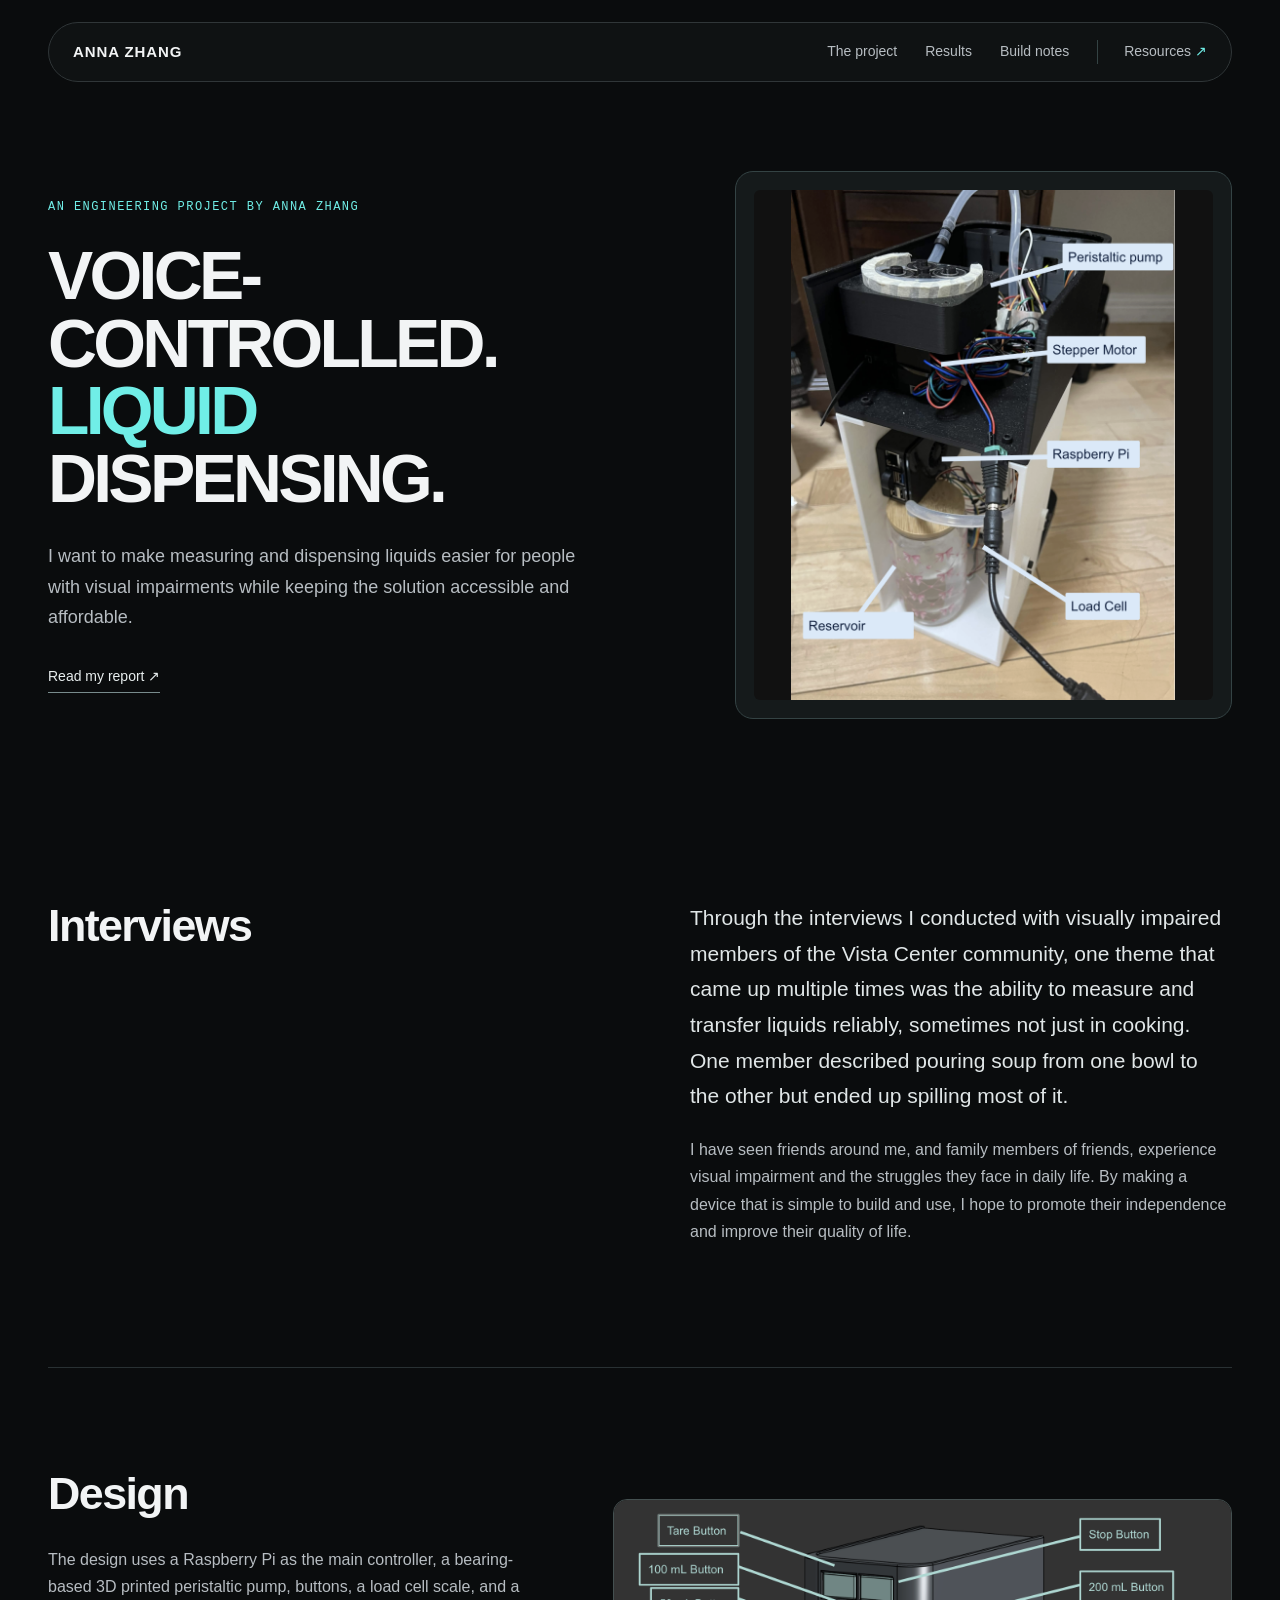
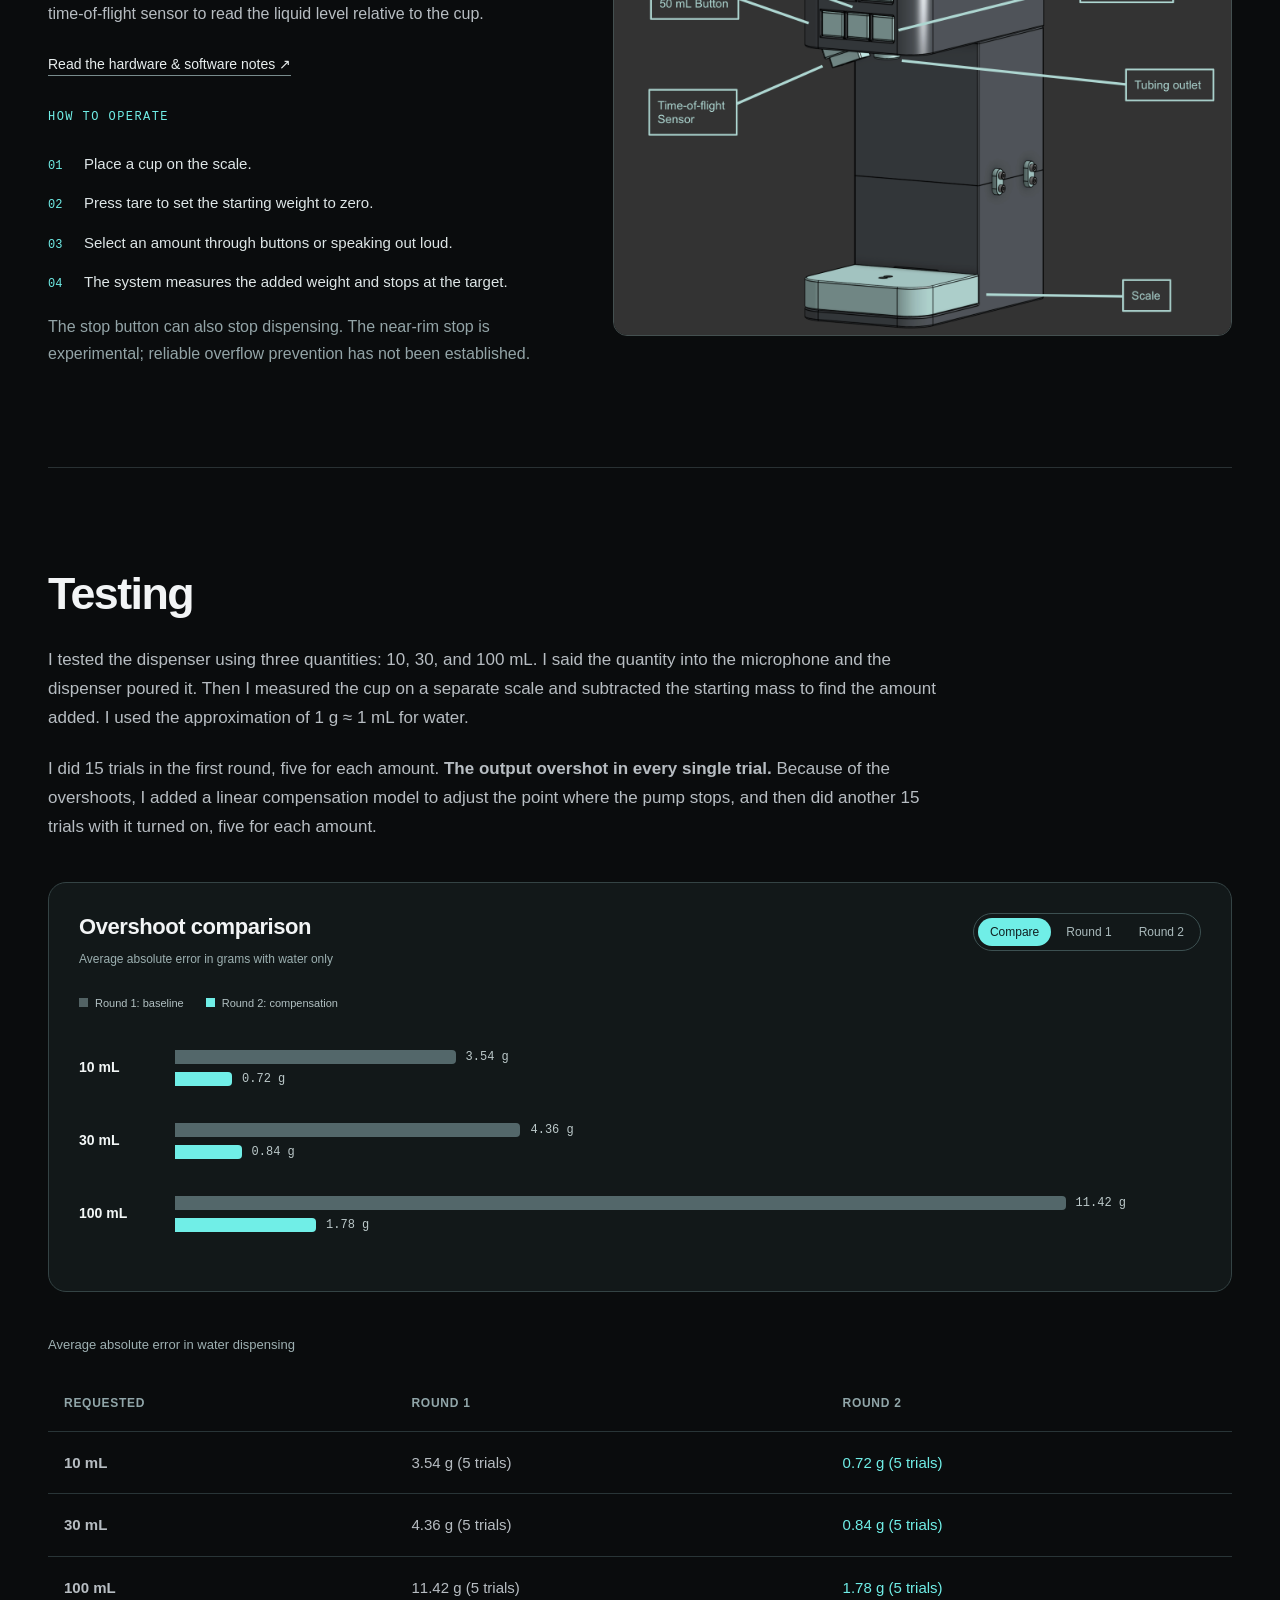
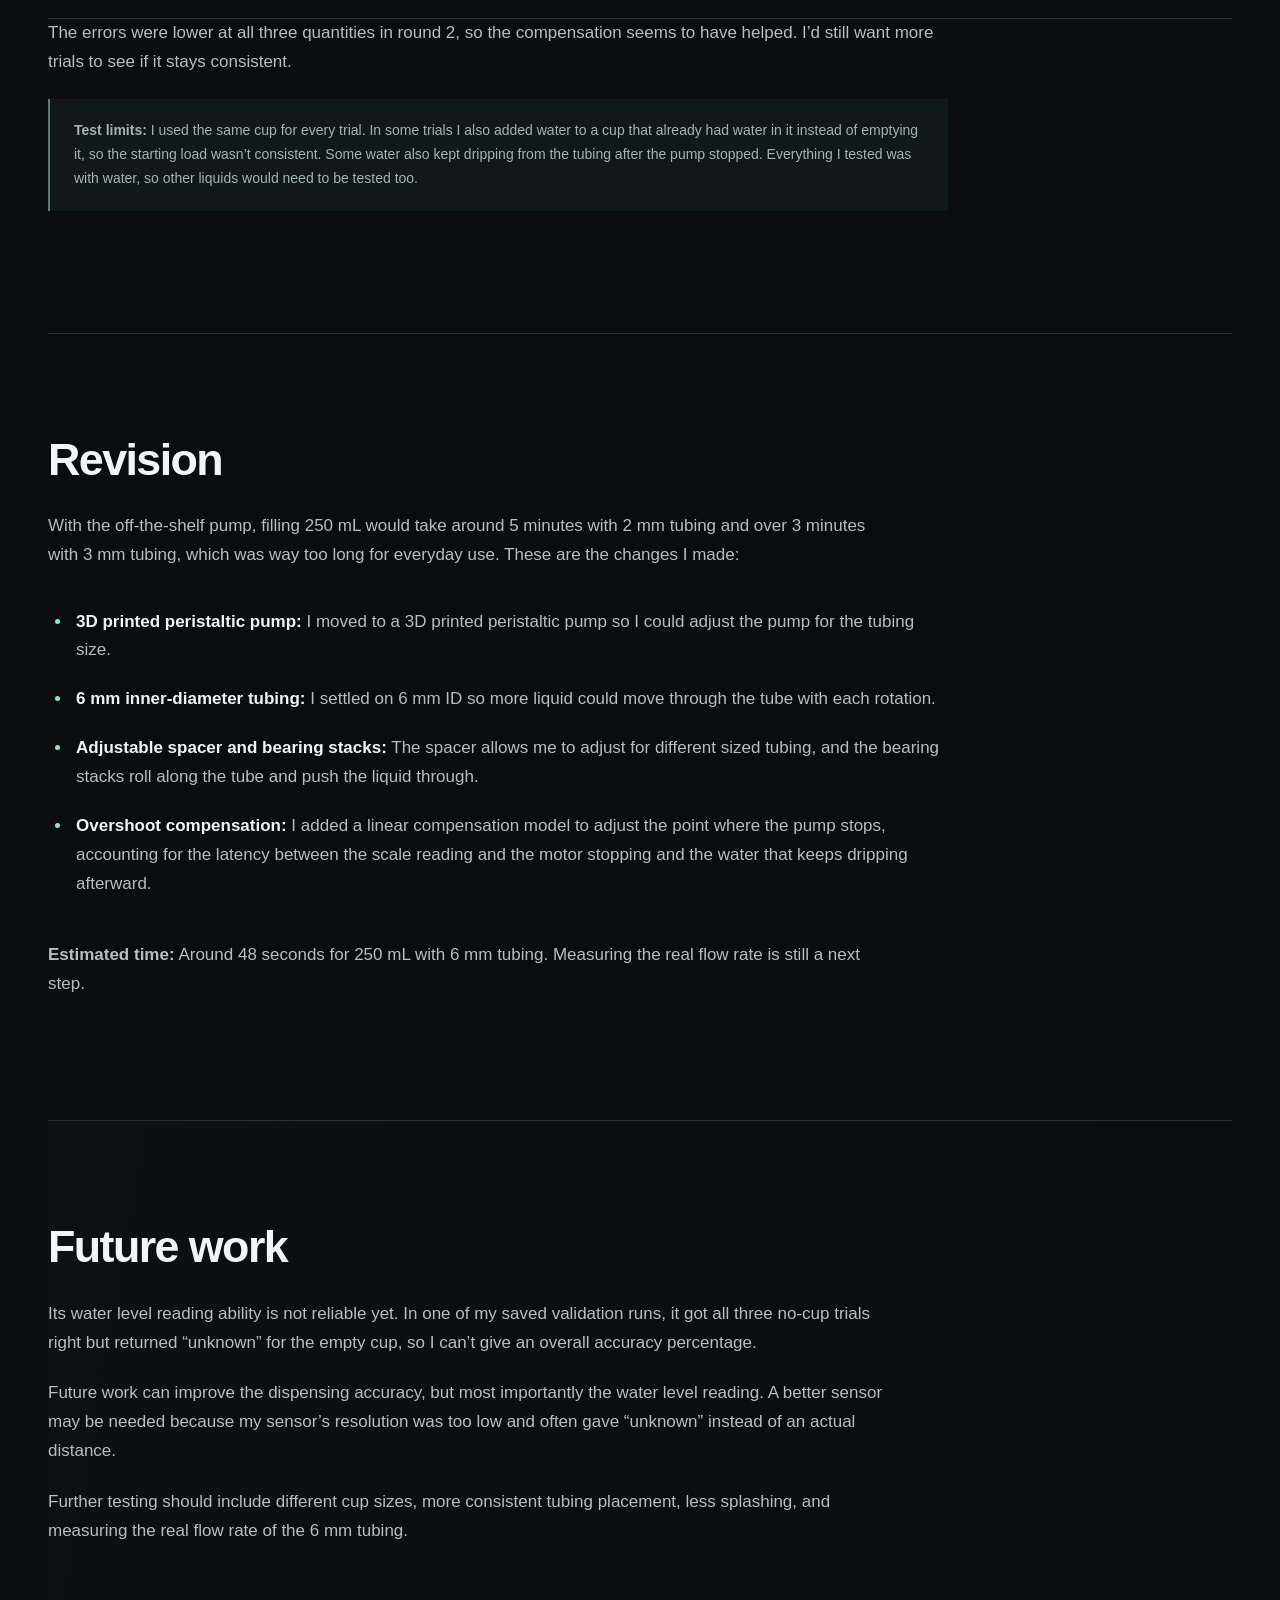
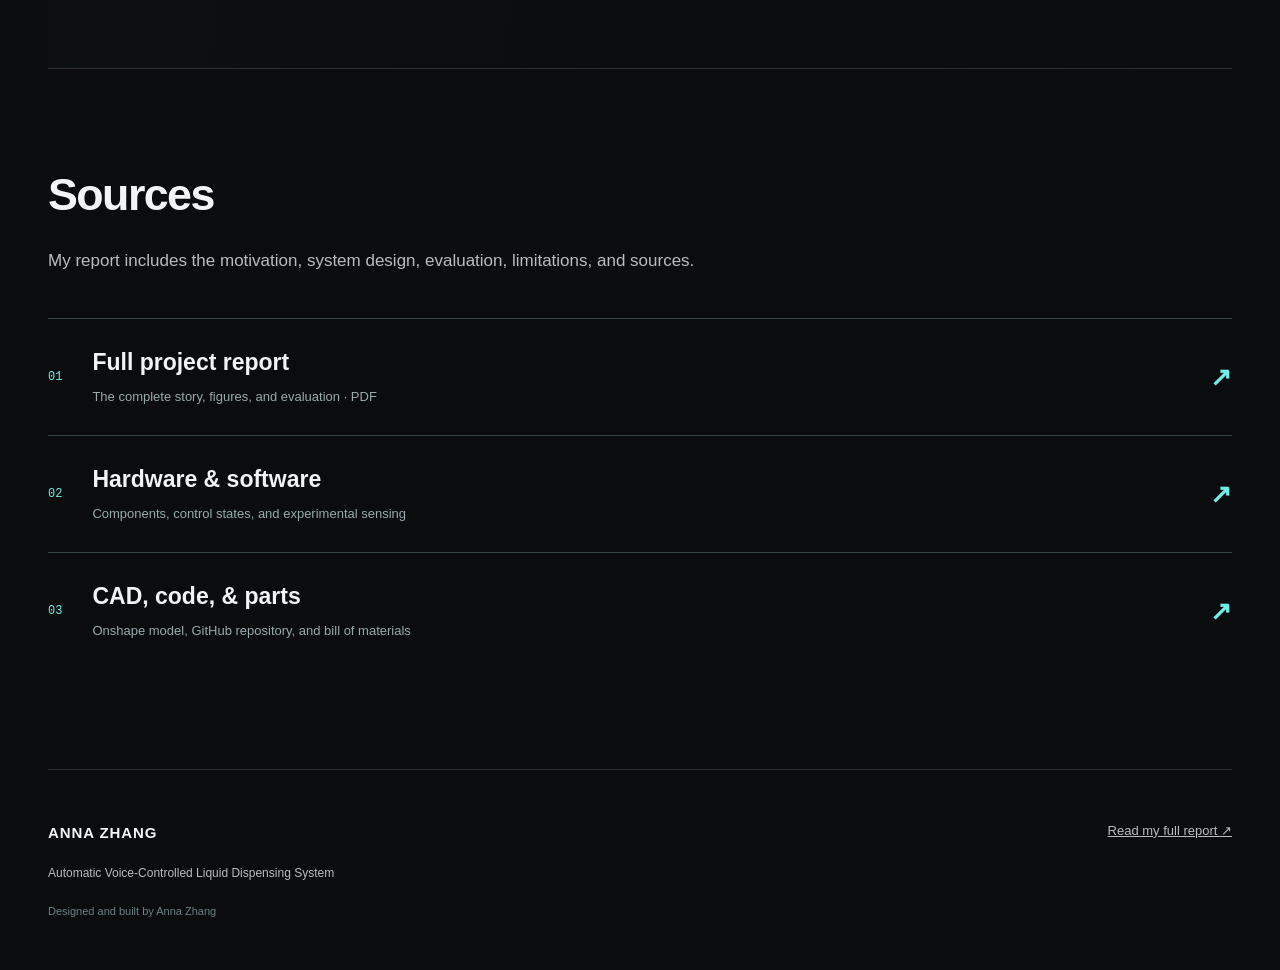
==== index.html @ c7e7250d "Publish Anna Zhang liquid dispenser project website" ====
<!DOCTYPE html><html lang="en"><head><meta charset="utf-8"><meta name="viewport" content="width=device-width,initial-scale=1"><meta name="description" content="A voice-controlled liquid dispenser by Anna Zhang. Explore the working prototype, real dispensing results, design iterations, and ongoing work."><meta name="theme-color" content="#0a0c0d"><title>Voice-Controlled Liquid Dispenser · Anna Zhang</title><link rel="icon" href="icon.svg" type="image/svg+xml"><link rel="stylesheet" href="base.css"><link rel="stylesheet" href="site.css"></head><body class="home"><a class="skip" href="#main">Skip to content</a><header class="site-header"><a class="wordmark" href="index.html" aria-label="Anna Zhang home">ANNA ZHANG</a><button class="menu-toggle" aria-label="Open navigation" aria-expanded="false" aria-controls="navigation">Menu <span>+</span></button><nav id="navigation" aria-label="Main navigation"><a href="index.html#project">The project</a><a href="index.html#results">Results</a><a href="technical.html">Build notes</a><a href="resources.html">Resources <span>↗</span></a></nav></header><main id="main"><section id="project" class="hero section-shell"><div class="hero-copy"><span class="eyebrow">An engineering project by Anna Zhang</span><h1>Voice-controlled.<br><span>Liquid</span><br>dispensing.</h1><p class="hero-intro">I want to make measuring and dispensing liquids easier for people with visual impairments while keeping the solution accessible and affordable.</p><div class="hero-actions"><a class="text-link" href="VIVA.pdf?v=cfb4a41fc556">Read my report ↗</a></div></div><figure class="hero-visual"><img src="pourpal-prototype.png" alt="My assembled liquid dispenser with labeled peristaltic pump, stepper motor, Raspberry Pi, load cell, and reservoir." width="788" height="1046" fetchpriority="high"></figure></section><section id="why" class="why section-shell"><div class="section-label"><h2>Interviews</h2></div><div class="section-copy"><p>Through the interviews I conducted with visually impaired members of the Vista Center community, one theme that came up multiple times was the ability to measure and transfer liquids reliably, sometimes not just in cooking. One member described pouring soup from one bowl to the other but ended up spilling most of it.</p><p>I have seen friends around me, and family members of friends, experience visual impairment and the struggles they face in daily life. By making a device that is simple to build and use, I hope to promote their independence and improve their quality of life.</p></div></section><section id="build" class="build section-shell"><div class="section-label"><h2>Design</h2><p>The design uses a Raspberry Pi as the main controller, a bearing-based 3D printed peristaltic pump, buttons, a load cell scale, and a time-of-flight sensor to read the liquid level relative to the cup.</p><a class="text-link" href="technical.html">Read the hardware &amp; software notes ↗</a><div class="operation"><span class="eyebrow">How to operate</span><ol><li><span>01</span>Place a cup on the scale.</li><li><span>02</span>Press tare to set the starting weight to zero.</li><li><span>03</span>Select an amount through buttons or speaking out loud.</li><li><span>04</span>The system measures the added weight and stops at the target.</li></ol><p class="fineprint">The stop button can also stop dispensing. The near-rim stop is experimental; reliable overflow prevention has not been established.</p></div></div><figure class="cad-figure"><a href="pourpal-cad.png" target="_blank" rel="noopener"><img src="pourpal-cad.png" alt="My labeled CAD diagram: quantity buttons, tare and stop, time-of-flight sensor, tubing outlet, and scale." width="1530" height="1080" loading="lazy"></a></figure></section><section id="results" class="results section-shell"><h2>Testing</h2><p>I tested the dispenser using three quantities: 10, 30, and 100 mL. I said the quantity into the microphone and the dispenser poured it. Then I measured the cup on a separate scale and subtracted the starting mass to find the amount added. I used the approximation of 1 g ≈ 1 mL for water.</p><p>I did 15 trials in the first round, five for each amount. <strong>The output overshot in every single trial.</strong> Because of the overshoots, I added a linear compensation model to adjust the point where the pump stops, and then did another 15 trials with it turned on, five for each amount.</p>
<div class="chart-panel"><div class="chart-toolbar"><div><h3>Overshoot comparison</h3><p>Average absolute error in grams with water only</p></div><div class="chart-controls" role="group" aria-label="Compare dispensing rounds"><button type="button" data-round="both" aria-pressed="true">Compare</button><button type="button" data-round="before" aria-pressed="false">Round 1</button><button type="button" data-round="after" aria-pressed="false">Round 2</button></div></div><div class="chart-legend"><span class="before-key">Round 1: baseline</span><span class="after-key">Round 2: compensation</span></div><div class="bar-chart" aria-label="Average absolute errors: 10 mL 3.54 to 0.72 grams; 30 mL 4.36 to 0.84 grams; 100 mL 11.42 to 1.78 grams."><div class="bar-group"><strong>10 mL</strong><div class="bars"><div class="bar-row before"><div class="bar" style="--bar:29.50%"></div><span>3.54 g</span></div><div class="bar-row after"><div class="bar" style="--bar:6.00%"></div><span>0.72 g</span></div></div></div><div class="bar-group"><strong>30 mL</strong><div class="bars"><div class="bar-row before"><div class="bar" style="--bar:36.33%"></div><span>4.36 g</span></div><div class="bar-row after"><div class="bar" style="--bar:7.00%"></div><span>0.84 g</span></div></div></div><div class="bar-group"><strong>100 mL</strong><div class="bars"><div class="bar-row before"><div class="bar" style="--bar:95.17%"></div><span>11.42 g</span></div><div class="bar-row after"><div class="bar" style="--bar:14.83%"></div><span>1.78 g</span></div></div></div></div></div><div class="table-scroll"><table><caption>Average absolute error in water dispensing</caption><thead><tr><th scope="col">Requested</th><th scope="col">Round 1</th><th scope="col">Round 2</th></tr></thead><tbody><tr><th scope="row">10 mL</th><td>3.54 g (5 trials)</td><td>0.72 g (5 trials)</td></tr><tr><th scope="row">30 mL</th><td>4.36 g (5 trials)</td><td>0.84 g (5 trials)</td></tr><tr><th scope="row">100 mL</th><td>11.42 g (5 trials)</td><td>1.78 g (5 trials)</td></tr></tbody></table></div>
<p>The errors were lower at all three quantities in round 2, so the compensation seems to have helped. I’d still want more trials to see if it stays consistent.</p><p><strong>Test limits:</strong> I used the same cup for every trial. In some trials I also added water to a cup that already had water in it instead of emptying it, so the starting load wasn’t consistent. Some water also kept dripping from the tubing after the pump stopped. Everything I tested was with water, so other liquids would need to be tested too.</p></section><section id="iterations" class="iterations section-shell"><h2>Revision</h2><p>With the off-the-shelf pump, filling 250 mL would take around 5 minutes with 2 mm tubing and over 3 minutes with 3 mm tubing, which was way too long for everyday use. These are the changes I made:</p><ul class="prototype-changes"><li><strong>3D printed peristaltic pump:</strong> I moved to a 3D printed peristaltic pump so I could adjust the pump for the tubing size.</li><li><strong>6 mm inner-diameter tubing:</strong> I settled on 6 mm ID so more liquid could move through the tube with each rotation.</li><li><strong>Adjustable spacer and bearing stacks:</strong> The spacer allows me to adjust for different sized tubing, and the bearing stacks roll along the tube and push the liquid through.</li><li><strong>Overshoot compensation:</strong> I added a linear compensation model to adjust the point where the pump stops, accounting for the latency between the scale reading and the motor stopping and the water that keeps dripping afterward.</li></ul><p><strong>Estimated time:</strong> Around 48 seconds for 250 mL with 6 mm tubing. Measuring the real flow rate is still a next step.</p></section><section id="next" class="next-work section-shell"><h2>Future work</h2><p>Its water level reading ability is not reliable yet. In one of my saved validation runs, it got all three no-cup trials right but returned “unknown” for the empty cup, so I can’t give an overall accuracy percentage.</p><p>Future work can improve the dispensing accuracy, but most importantly the water level reading. A better sensor may be needed because my sensor’s resolution was too low and often gave “unknown” instead of an actual distance.</p><p>Further testing should include different cup sizes, more consistent tubing placement, less splashing, and measuring the real flow rate of the 6 mm tubing.</p></section><section class="resource-section section-shell" id="resources"><h2>Sources</h2><p>My report includes the motivation, system design, evaluation, limitations, and sources.</p><div class="resource-links"><a href="VIVA.pdf?v=cfb4a41fc556"><span>01</span><div><strong>Full project report</strong><small>The complete story, figures, and evaluation · PDF</small></div><b>↗</b></a><a href="technical.html"><span>02</span><div><strong>Hardware &amp; software</strong><small>Components, control states, and experimental sensing</small></div><b>↗</b></a><a href="resources.html"><span>03</span><div><strong>CAD, code, &amp; parts</strong><small>Onshape model, GitHub repository, and bill of materials</small></div><b>↗</b></a></div></section></main><footer class="site-footer"><a class="wordmark" href="index.html">ANNA ZHANG</a><p>Automatic Voice-Controlled Liquid Dispensing System</p><a href="VIVA.pdf?v=cfb4a41fc556">Read my full report ↗</a><small>Designed and built by Anna Zhang</small></footer><script src="app.js" defer></script></body></html>
---- base.css ----
/* =====================================================
   Aero Inventor — main.css
   Tokens: black bg / dark pill nav / fluorescent cyan accent / Archivo+Inter+Mono
   ===================================================== */

:root {
	--c-bg: #0a0c0d;
	--c-ink: #f2f4f5;
	--c-body: #b7bdc2;
	--c-muted: #788086;
	--c-line: #22262a;
	--c-panel: #101315;
	--c-accent: #07f4ed;
	--c-accent-ink: #07f4ed;
	--font-head: "Archivo", "Helvetica Neue", Arial, sans-serif;
	--font-body: "Inter", "Segoe UI", Arial, sans-serif;
	--font-mono: "JetBrains Mono", "Courier New", monospace;
	--w-wide: 1564px;
	--w-text: 860px;
	--nav-h: 64px;
	--sec-pad: clamp(72px, 10vw, 140px);
}

/* ---------- reset ---------- */
*, *::before, *::after { box-sizing: border-box; }
html { scroll-behavior: smooth; }
body {
	margin: 0;
	background: var(--c-bg);
	color: var(--c-body);
	font-family: var(--font-body);
	font-size: 17px;
	line-height: 1.65;
	-webkit-font-smoothing: antialiased;
}
img { max-width: 100%; height: auto; display: block; }
a { color: inherit; text-decoration: none; }
ul { margin: 0; padding: 0; list-style: none; }

h1, h2, h3, h4 {
	font-family: var(--font-head);
	color: var(--c-ink);
	line-height: 1.04;
	letter-spacing: -0.02em;
	margin: 0 0 0.5em;
	font-weight: 800;
}
h1 { font-size: clamp(44px, 7vw, 96px); text-transform: uppercase; }
h2 { font-size: clamp(32px, 4.6vw, 60px); text-transform: uppercase; }
h3 { font-size: clamp(22px, 2.6vw, 32px); }

/* ---------- utilities ---------- */
.aero-container { max-width: var(--w-wide); margin: 0 auto; padding: 0 clamp(18px, 4vw, 56px); }
.aero-narrow { max-width: var(--w-text); }

.aero-kicker {
	font-family: var(--font-mono);
	font-size: 13px;
	letter-spacing: 0.14em;
	text-transform: uppercase;
	color: var(--c-accent-ink);
	display: inline-flex;
	align-items: center;
	gap: 10px;
	margin-bottom: 18px;
}
.aero-kicker::before {
	content: "";
	width: 22px; height: 10px;
	background: var(--c-accent);
	display: inline-block;
}

.aero-btn {
	display: inline-flex;
	align-items: center;
	gap: 10px;
	font-family: var(--font-head);
	font-weight: 700;
	font-size: 15px;
	letter-spacing: 0.04em;
	text-transform: uppercase;
	padding: 16px 34px;
	border-radius: 999px;
	background: var(--c-ink);
	color: var(--c-bg);
	border: 1px solid var(--c-ink);
	transition: background .2s ease, color .2s ease, transform .2s ease;
}
.aero-btn:hover { background: var(--c-accent); border-color: var(--c-accent); color: var(--c-bg); transform: translateY(-2px); }
.aero-btn--ghost { background: transparent; color: var(--c-ink); }
.aero-btn--ghost:hover { background: var(--c-ink); color: var(--c-bg); }

.screen-reader-text {
	position: absolute !important;
	width: 1px; height: 1px;
	overflow: hidden; clip: rect(1px,1px,1px,1px);
}

/* ---------- sections ---------- */
.aero-section { padding: var(--sec-pad) 0; border-top: 1px solid var(--c-line); }
.aero-section:first-of-type { border-top: 0; }

/* ---------- pill nav ---------- */
.aero-nav {
	position: fixed;
	inset: 18px auto auto 50%;
	transform: translateX(-50%);
	z-index: 100;
}
.aero-nav__inner {
	background: #101314;
	border: 1px solid #2a2f33;
	border-radius: 999px;
	padding: 8px 22px;
	display: flex;
	align-items: center;
	gap: 20px;
	box-shadow: 0 6px 24px rgba(0,0,0,.5);
	max-width: calc(100vw - 32px);
}
.aero-nav__logo, .aero-nav__logo a {
	color: #fff;
	font-family: var(--font-head);
	font-weight: 800;
	font-size: 17px;
	letter-spacing: 0.02em;
	white-space: nowrap;
}
.aero-nav__logo img.custom-logo { max-height: 30px; width: auto; }
.aero-nav__menu { display: flex; align-items: center; gap: 18px; }
.aero-menu { display: flex; gap: 4px; }
.aero-menu a {
	color: rgba(255,255,255,.82);
	font-size: 14px;
	font-weight: 500;
	padding: 8px 14px;
	border-radius: 999px;
	transition: background .18s ease, color .18s ease;
	white-space: nowrap;
}
.aero-menu a:hover, .aero-menu .current-menu-item a, .aero-menu .current_page_item a {
	background: var(--c-accent);
	color: var(--c-bg);
}
.aero-menu--lang { text-transform: uppercase; font-family: var(--font-mono); font-size: 12px; border-left: 1px solid rgba(255,255,255,.22); padding-left: 14px; }

.aero-nav__toggle {
	display: none;
	background: none; border: 0; padding: 10px;
	cursor: pointer;
}
.aero-nav__toggle span {
	display: block; width: 20px; height: 2px;
	background: #fff; margin: 5px 0;
	transition: transform .2s ease, opacity .2s ease;
}

/* ---------- hero ---------- */
.aero-hero {
	min-height: 92vh;
	display: flex;
	flex-direction: column;
	justify-content: center;
	padding-top: calc(var(--nav-h) + 40px);
	position: relative;
	overflow: hidden;
}
.aero-hero__lines span { display: block; }
.aero-hero__lines .accent { color: var(--c-accent-ink); }
.aero-hero__sub { font-size: clamp(17px, 1.6vw, 22px); color: var(--c-body); max-width: 640px; margin: 28px 0 40px; }
.aero-hero__img { margin-top: 56px; }
/* 3D interactive hero */
.aero-hero__3d {
	position: relative;
	margin-top: 48px;
	height: clamp(340px, 46vw, 580px);
	border: 1px solid var(--c-line);
	border-radius: 16px;
	background:
		linear-gradient(180deg, rgba(7,244,237,.03), rgba(7,244,237,0) 40%),
		var(--c-panel);
	overflow: hidden;
	cursor: grab;
	touch-action: none;
}
.aero-hero__3d:active { cursor: grabbing; }
.aero-hero__3d canvas { display: block; width: 100%; height: 100%; }
.aero-hero__3d-hint {
	position: absolute; left: 16px; bottom: 14px; z-index: 2;
	font-family: var(--font-mono); font-size: 11px; letter-spacing: .14em;
	color: var(--c-muted); text-transform: uppercase; pointer-events: none;
}
.aero-hero__scroll {
	position: absolute; bottom: 26px; left: 50%; transform: translateX(-50%);
	font-family: var(--font-mono); font-size: 12px;
	letter-spacing: 0.18em; text-transform: uppercase; color: var(--c-muted);
}

/* ---------- statement ---------- */
.aero-statement { text-align: center; }
.aero-statement h2 { font-size: clamp(40px, 6.4vw, 88px); }
.aero-statement p { max-width: 720px; margin: 24px auto 0; }

/* ---------- two-col ---------- */
.aero-cols { display: grid; grid-template-columns: 1fr 1fr; gap: clamp(28px, 5vw, 72px); align-items: center; }
.aero-cols__text h2 { margin-bottom: 20px; }

/* ---------- features ---------- */
.aero-feats { display: grid; grid-template-columns: repeat(3, 1fr); gap: 24px; }
.aero-feat {
	border: 1px solid var(--c-line);
	padding: 34px 28px;
	border-radius: 14px;
	background: var(--c-panel);
	transition: border-color .2s ease, transform .2s ease, box-shadow .2s ease;
}
.aero-feat:hover { border-color: var(--c-accent); transform: translateY(-4px); box-shadow: 0 14px 34px rgba(0,0,0,.45); }
.aero-feat__no { font-family: var(--font-mono); font-size: 13px; color: var(--c-accent-ink); display: block; margin-bottom: 14px; }
.aero-feat h3 { font-size: 24px; margin-bottom: 10px; }

/* ---------- specs table ---------- */
.aero-specs { width: 100%; border-collapse: collapse; }
.aero-specs th, .aero-specs td {
	text-align: left;
	padding: 16px 18px;
	border-bottom: 1px solid var(--c-line);
	vertical-align: top;
}
.aero-specs th { font-family: var(--font-mono); font-size: 13px; text-transform: uppercase; letter-spacing: .08em; color: var(--c-ink); width: 38%; font-weight: 500; }
.aero-specs td { color: var(--c-body); }

/* ---------- gallery strip ---------- */
.aero-gallery { display: grid; grid-template-columns: repeat(3, 1fr); gap: 18px; }
.aero-gallery img { border-radius: 12px; width: 100%; }

/* ---------- cards (projects / honors) ---------- */
.aero-cards { display: grid; grid-template-columns: repeat(3, 1fr); gap: 26px; }
.aero-card-link { display: block; text-decoration: none; color: inherit; border-radius: 16px; }
.aero-card-link:hover .aero-card h3 { text-decoration: underline; text-decoration-color: var(--c-accent); text-decoration-thickness: 2px; text-underline-offset: 5px; }
.aero-card {
	border: 1px solid var(--c-line);
	border-radius: 16px;
	overflow: hidden;
	display: flex; flex-direction: column;
	background: var(--c-panel);
	transition: border-color .2s ease, transform .2s ease, box-shadow .2s ease;
}
.aero-card:hover { border-color: var(--c-accent); transform: translateY(-5px); box-shadow: 0 16px 40px rgba(0,0,0,.5); }
.aero-card__media { aspect-ratio: 4 / 3; background: #16191c; overflow: hidden; }
.aero-card__media img { width: 100%; height: 100%; object-fit: cover; }
.aero-card__body { padding: 24px 22px 28px; display: flex; flex-direction: column; gap: 8px; flex: 1; }
.aero-card__body h3 { margin: 0; }
.aero-card__more { margin-top: auto; font-family: var(--font-mono); font-size: 12px; text-transform: uppercase; letter-spacing: .1em; color: var(--c-accent-ink); }

/* ---------- honors ---------- */
.aero-honor__year { font-family: var(--font-mono); font-size: 13px; color: var(--c-muted); }

/* ---------- QR / contact block ---------- */
.aero-qr { display: grid; grid-template-columns: 260px 1fr; gap: 40px; align-items: center; }
.aero-qr__img { border: 1px solid var(--c-line); border-radius: 14px; padding: 16px; background: var(--c-panel); }
.aero-qr__img img { width: 100%; }
.aero-mail {
	font-family: var(--font-head);
	font-size: clamp(22px, 3vw, 40px);
	font-weight: 700;
	color: var(--c-ink);
	border-bottom: 4px solid var(--c-accent);
	padding-bottom: 4px;
}

/* ---------- CTA ---------- */
.aero-cta { text-align: center; background: var(--c-panel); border-top: 1px solid rgba(7, 244, 237, .22); border-bottom: 1px solid rgba(7, 244, 237, .22); color: var(--c-body); }
.aero-cta h2 { color: var(--c-accent); }
.aero-cta .aero-btn { background: var(--c-accent); color: #07292b; border-color: var(--c-accent); }
.aero-cta .aero-btn:hover { background: transparent; color: var(--c-accent); border-color: var(--c-accent); }

/* ---------- page generic ---------- */
.aero-page-head { padding: calc(var(--nav-h) + clamp(48px, 7vw, 90px)) 0 0; }
.aero-page-head h1 { margin-bottom: 24px; }
.aero-editor-content { max-width: var(--w-text); }
.aero-editor-content img { border-radius: 12px; margin: 28px 0; }

/* ---------- forms (CF7 on dark) ---------- */
input[type="text"], input[type="email"], input[type="tel"],
input[type="url"], input[type="search"], textarea, select {
	background: var(--c-panel);
	border: 1px solid var(--c-line);
	color: var(--c-ink);
	border-radius: 10px;
	padding: 14px 16px;
	font-family: var(--font-body);
	font-size: 15px;
	width: 100%;
	max-width: 640px;
	transition: border-color .2s ease;
}
input:focus, textarea:focus, select:focus { border-color: var(--c-accent); outline: none; }
input::placeholder, textarea::placeholder { color: var(--c-muted); }
.wpcf7 label { display: block; color: var(--c-body); font-size: 15px; margin-bottom: 20px; }
.wpcf7-form-control-wrap { display: block; margin-top: 6px; }
.wpcf7-submit, .aero-editor-content input[type="submit"] {
	display: inline-flex; align-items: center;
	font-family: var(--font-head); font-weight: 700; font-size: 15px;
	letter-spacing: 0.04em; text-transform: uppercase;
	padding: 16px 34px; border-radius: 999px; cursor: pointer;
	background: var(--c-accent); color: var(--c-bg);
	border: 1px solid var(--c-accent);
	max-width: none; width: auto;
	transition: background .2s ease, color .2s ease, transform .2s ease;
}
.wpcf7-submit:hover { background: transparent; color: var(--c-accent); transform: translateY(-2px); }
.wpcf7-not-valid-tip { color: #ff8f8f; font-size: 13px; }
.wpcf7-response-output { border-radius: 10px; }
.wpcf7-mail-sent-ok { border-color: var(--c-accent) !important; color: var(--c-accent) !important; }
.wpcf7-validation-errors, .wpcf7-mail-sent-ng { border-color: #ff8f8f !important; color: #ffb1b1 !important; }
.wpcf7-spam-blocked { border-color: #ffb36b !important; color: #ffb36b !important; }

/* ---------- footer ---------- */
.aero-footer { border-top: 1px solid var(--c-line); margin-top: var(--sec-pad); }
.aero-footer__inner {
	max-width: var(--w-wide);
	margin: 0 auto;
	padding: 56px clamp(18px, 4vw, 56px) 40px;
	display: flex;
	flex-wrap: wrap;
	align-items: center;
	gap: 28px;
	justify-content: space-between;
}
.aero-footer__brand a { font-family: var(--font-head); font-weight: 800; font-size: 20px; color: var(--c-ink); }
.aero-footer__brand p { margin: 6px 0 0; font-family: var(--font-mono); font-size: 13px; color: var(--c-muted); }
.aero-footer__menu { display: flex; gap: 22px; }
.aero-footer__menu a { font-size: 14px; font-weight: 500; color: var(--c-body); }
.aero-footer__menu a:hover { color: var(--c-accent-ink); }
.aero-footer__copy { width: 100%; font-size: 13px; color: var(--c-muted); font-family: var(--font-mono); }

/* ---------- reveal animation ---------- */
.aero-reveal { opacity: 0; transform: translateY(26px); transition: opacity .6s ease, transform .6s ease; }
.aero-reveal.is-in { opacity: 1; transform: none; }
@media (prefers-reduced-motion: reduce) {
	html { scroll-behavior: auto; }
	.aero-reveal { opacity: 1; transform: none; transition: none; }
}

/* ---------- responsive ---------- */
@media (max-width: 1024px) {
	.aero-feats, .aero-gallery, .aero-cards { grid-template-columns: repeat(2, 1fr); }
}
@media (max-width: 780px) {
	.aero-nav { inset: 12px auto auto 50%; }
	.aero-nav__inner { padding: 6px 16px; }
	.aero-nav__toggle { display: block; }
	.aero-nav__menu {
		display: none;
		position: absolute;
		top: calc(100% + 10px); left: 0; right: 0;
		background: #101314;
		border: 1px solid #2a2f33;
		border-radius: 18px;
		padding: 14px;
		flex-direction: column;
		align-items: stretch;
	}
	.aero-nav__menu.is-open { display: flex; }
	.aero-nav__toggle[aria-expanded="true"] span:first-child { transform: translateY(7px) rotate(45deg); }
	.aero-nav__toggle[aria-expanded="true"] span:last-child { transform: translateY(-7px) rotate(-45deg); }
	.aero-menu { flex-direction: column; }
	.aero-menu--lang { border-left: 0; padding-left: 0; flex-direction: row; }
	.aero-cols, .aero-qr { grid-template-columns: 1fr; }
	.aero-feats, .aero-gallery, .aero-cards { grid-template-columns: 1fr; }
}
---- site.css ----
:root{--c-accent:#70eee7;--c-accent-ink:#70eee7;--font-head:"Arial",sans-serif;--font-body:"Segoe UI",Arial,sans-serif;--font-mono:"Courier New",monospace}html{scroll-padding-top:110px}body{font-size:17px;line-height:1.7}a,button{-webkit-tap-highlight-color:transparent}a:focus-visible,button:focus-visible{outline:2px solid var(--c-accent);outline-offset:6px}.skip{position:fixed;top:-100px;left:16px;padding:12px;background:var(--c-accent);color:#101315;z-index:20}.skip:focus{top:10px}.section-shell{width:calc(100% - 96px);max-width:1344px;margin:auto}.site-header{position:fixed;z-index:10;left:50%;top:22px;transform:translateX(-50%);width:calc(100% - 96px);max-width:1344px;display:flex;align-items:center;justify-content:space-between;padding:16px 24px;border:1px solid #303638;border-radius:50px;background:#101415f2;backdrop-filter:blur(16px)}.wordmark{display:inline-flex;align-items:center;gap:10px;font-weight:800;letter-spacing:.06em;font-size:15px;color:#f2f4f5;white-space:nowrap}.wordmark-dot{display:inline-block;width:8px;height:8px;border-radius:50%;background:var(--c-accent)}.site-header nav{display:flex;align-items:center;gap:28px;font-size:14px}.site-header nav a:hover{color:var(--c-accent)}.site-header nav a:last-child{border-left:1px solid #344344;padding-left:26px}.site-header nav span{color:var(--c-accent)}.menu-toggle{display:none}.eyebrow{font-family:var(--font-mono);font-size:12px;letter-spacing:.12em;text-transform:uppercase;color:var(--c-accent);display:block;margin-bottom:24px}.hero{padding-top:160px;padding-bottom:70px;display:grid;grid-template-columns:1.25fr 1fr;gap:65px;align-items:center;min-height:800px}.hero h1{font-size:clamp(45px,5.3vw,78px);line-height:1;letter-spacing:-.055em;margin:0 0 28px}.hero h1 span{color:var(--c-accent)}.hero-intro{font-size:18px;max-width:560px;margin:0 0 32px}.hero-actions{display:flex;align-items:center;gap:25px;flex-wrap:wrap}.button{display:inline-flex;align-items:center;justify-content:center;gap:24px;padding:14px 24px;border-radius:32px;font-size:14px;font-weight:700;transition:background .15s,transform .15s}.primary{background:var(--c-accent);color:#092123}.primary:hover{background:#b6fffb;transform:translateY(-2px)}.text-link{border-bottom:1px solid #788b8c;padding-bottom:3px;font-size:14px;color:#e8eeee}.text-link:hover{color:var(--c-accent);border-color:var(--c-accent)}.status{display:flex;gap:8px;align-items:flex-start;font-size:11px;letter-spacing:.01em;color:#9aa7a9;margin-top:30px}.status>span{width:6px;height:6px;flex-shrink:0;border-radius:50%;background:var(--c-accent);margin-top:7px}.hero-visual{margin:0;position:relative;border:1px solid #344344;padding:18px 18px 10px;background:#151a1b;border-radius:18px}.image-heading{display:flex;justify-content:space-between;gap:8px;font:9px var(--font-mono);color:#b4c7c7;letter-spacing:.06em;margin-bottom:14px}.hero-visual img{width:100%;max-height:510px;object-fit:contain;object-position:center;background:#111;border-radius:6px}.hero-visual figcaption{font-size:10px;color:#a4b2b3;margin:10px 0 0}.evidence-strip{display:grid;grid-template-columns:repeat(4,1fr);border-top:1px solid #344344;border-bottom:1px solid #344344;padding:28px 0;gap:25px}.evidence-strip p{margin:0;display:flex;flex-direction:column;gap:6px;padding-left:22px;border-left:1px solid #344344}.evidence-strip p:first-child{padding-left:0;border:0}.evidence-strip strong{color:#f4f7f7;font-size:35px;letter-spacing:-.04em}.evidence-strip span{font-size:12px;line-height:1.6;color:#98a5a8}section.section-shell:not(.hero){padding-top:100px;padding-bottom:100px;border-bottom:1px solid #293133}h2{font-size:clamp(32px,3.5vw,48px);letter-spacing:-.035em;text-transform:none;line-height:1.12;margin-bottom:28px}h3{font-size:23px;line-height:1.3;letter-spacing:-.02em}p{margin-top:0;margin-bottom:22px}.why{display:grid;grid-template-columns:1fr 1fr;gap:100px}.section-copy p:first-child{font-size:21px;color:#e0e6e7}.section-copy p:last-child{font-size:16px}.build{display:grid;grid-template-columns:1fr 1.25fr;gap:48px 70px;align-items:start}.section-label p{font-size:16px}.cad-figure{margin:0;align-self:center}.cad-figure img{width:100%;border-radius:14px;border:1px solid #445050}.cad-figure figcaption{font-size:12px;color:#8b9b9e;margin-top:12px}.operation{grid-column:1/-1;padding:30px 0 0}.operation ol{display:grid;grid-template-columns:repeat(4,1fr);gap:26px;list-style:none;padding:0}.operation li{font-size:15px;color:#dee6e7}.operation li span{display:block;color:var(--c-accent);font:12px var(--font-mono);margin-bottom:14px}.fineprint{font-size:12px;color:#93a4a7;max-width:900px}.results>p{max-width:900px}.results>p:last-child{font-size:14px;color:#a4b3b6;padding:20px 24px;background:#101819;border-left:2px solid #607b7b}.results>div.table-scroll{overflow-x:auto}table{border-collapse:collapse;width:100%;font-size:15px}caption{text-align:left;color:#9eb0b2;font-size:13px;padding:18px 0}th,td{padding:18px 16px;text-align:left;border-bottom:1px solid #293537}thead th{font-size:12px;text-transform:uppercase;letter-spacing:.06em;color:#91a6a9}tbody td:last-child{color:var(--c-accent)}.chart-panel{margin:40px 0 24px;background:#121819;border:1px solid #344344;border-radius:18px;padding:30px}.chart-toolbar{display:flex;justify-content:space-between;gap:24px;align-items:start}.chart-toolbar h3{margin:0 0 8px;font-size:22px}.chart-toolbar p{font-size:12px;margin:0;color:#9cb0b1}.chart-controls{display:flex;gap:3px;border:1px solid #3c5051;border-radius:30px;padding:4px}.chart-controls button{background:transparent;color:#aababc;border:0;padding:7px 12px;border-radius:30px;cursor:pointer;font:12px var(--font-body);white-space:nowrap}.chart-controls button[aria-pressed="true"]{background:var(--c-accent);color:#102021}.chart-legend{display:flex;gap:22px;font-size:11px;margin:24px 0 30px;color:#b2c1c3}.chart-legend span:before{content:"";display:inline-block;width:9px;height:9px;background:#526264;margin-right:7px}.chart-legend .after-key:before{background:var(--c-accent)}.bar-group{display:grid;grid-template-columns:80px 1fr;align-items:center;margin:22px 0;gap:16px}.bar-group>strong{font-size:14px;color:#f2f6f6}.bars{padding-right:75px}.bar-row{position:relative;display:flex;align-items:center;gap:10px;margin:7px 0;min-height:15px}.bar-row .bar{width:var(--bar);height:14px;background:#53676a;border-radius:0 4px 4px 0;transition:width .35s ease}.bar-row.after .bar{background:var(--c-accent)}.bar-row span{font:12px var(--font-mono);white-space:nowrap;color:#bcc9ca}.bar-row.is-hidden{display:none}.chart-note{font-size:11px;color:#8ea7a9;margin:25px 0 0!important}.iterations>p,.next-work>p{max-width:850px}.iterations>h3{margin-top:40px}.iterations>h3:before{content:"→ ";color:var(--c-accent)}.next-work{background:linear-gradient(100deg,#14222333,transparent)}.next-work h2{max-width:800px}.resource-section>p{max-width:700px}.resource-links{margin-top:42px}.resource-links>a{display:flex;align-items:center;gap:30px;border-top:1px solid #344344;padding:24px 0;transition:padding .15s}.resource-links>a:hover{padding-left:12px}.resource-links>a>span{font:12px var(--font-mono);color:var(--c-accent)}.resource-links strong{display:block;font-size:23px;color:#f0f4f4}.resource-links small{font-size:13px;color:#99aaac}.resource-links b{margin-left:auto;color:var(--c-accent);font-size:26px}.site-footer{width:calc(100% - 96px);max-width:1344px;margin:0 auto;padding:50px 0;display:grid;grid-template-columns:1fr auto;gap:18px}.site-footer p{font-size:12px;margin:0}.site-footer>a:not(.wordmark){font-size:13px;text-decoration:underline;grid-column:2;grid-row:1}.site-footer small{font-size:11px;color:#6e8286;grid-column:1/-1}.article{padding-top:150px;padding-bottom:70px}.article>.text-link{display:inline-block;margin-bottom:40px}.article h1{font-size:clamp(42px,6vw,76px);letter-spacing:-.05em;margin-bottom:50px}.article-body{max-width:900px}.article-body h2{font-size:32px;margin-top:50px}.article-body h3{margin-top:35px}.article-body a{color:var(--c-accent);text-decoration:underline;text-underline-offset:4px}.article-body ul{list-style:disc;padding-left:22px}.article-body li{padding:8px 0}.article-body dt{color:#eef4f4;margin-top:25px}.article-body dd{margin:8px 0 28px}.article-body figure{margin:35px 0}.article-body img{max-height:900px;width:auto;border-radius:12px}.article-body figcaption{font-size:12px;margin-top:12px}.article-body p:has(>strong:only-child){border-left:2px solid #70eee7;padding-left:20px}.article-body p{max-width:850px}.article-body [href="assets/VIVA.pdf"]{display:inline-block;font-weight:700}.menu-toggle{border:0;background:none;color:var(--c-ink);font-family:inherit;font-size:13px}.menu-toggle span{color:var(--c-accent);margin-left:8px}@media(min-width:1600px){.hero{min-height:850px}}@media(max-width:1050px){.section-shell,.site-header,.site-footer{width:calc(100% - 48px)}.hero{gap:32px;grid-template-columns:1.1fr 1fr;padding-top:140px;min-height:720px}.hero h1{font-size:5.4vw}.hero-intro{font-size:16px}.hero-visual img{max-height:450px}.why{gap:45px}.build{gap:35px}.evidence-strip strong{font-size:29px}.chart-toolbar{flex-wrap:wrap}.operation ol{grid-template-columns:1fr 1fr}}@media(max-width:700px){.section-shell,.site-footer{width:calc(100% - 40px)}.site-header{width:calc(100% - 28px);top:12px;padding:15px 19px}.wordmark{font-size:13px}.menu-toggle{display:block;cursor:pointer}.site-header nav{display:none;position:absolute;top:63px;left:0;right:0;background:#141b1c;border:1px solid #344344;border-radius:18px;padding:20px;align-items:stretch}.site-header nav.is-open{display:flex;flex-direction:column;gap:18px}.site-header nav a:last-child{border:0;padding-left:0}.hero{grid-template-columns:1fr;gap:38px;min-height:0;padding-top:120px;padding-bottom:35px}.hero h1{font-size:clamp(40px,11vw,72px);letter-spacing:-.05em}.hero-intro{font-size:17px}.hero-visual{max-width:440px;width:100%;justify-self:center}.hero-visual img{max-height:520px}.eyebrow{font-size:10px}.status{font-size:10px}.evidence-strip{grid-template-columns:1fr 1fr;gap:25px;padding:25px 0}.evidence-strip p:nth-child(3){border:0;padding-left:0}.evidence-strip strong{font-size:30px}.evidence-strip span{font-size:11px}section.section-shell:not(.hero){padding-top:65px;padding-bottom:65px}.why,.build{grid-template-columns:1fr;gap:24px}.why h2{margin-bottom:0}.section-copy p:first-child{font-size:18px}.operation{padding-top:12px}.operation ol{gap:20px}.operation li{font-size:13px}.chart-panel{padding:20px 15px}.chart-controls{width:100%;justify-content:space-between}.chart-controls button{flex:1}.bar-group{grid-template-columns:50px 1fr;gap:10px}.bar-group>strong{font-size:12px}.bars{padding-right:50px}.bar-row span{font-size:10px}.chart-toolbar h3{font-size:19px}.chart-legend{font-size:10px;gap:15px}table{font-size:12px}td,th{padding:12px 8px}h2{font-size:31px}.resource-links strong{font-size:19px}.resource-links small{font-size:11px}.resource-links>a{gap:15px}.site-footer{grid-template-columns:1fr}.site-footer>a:not(.wordmark){grid-column:1;grid-row:auto}.article{padding-top:120px}.article h1{font-size:45px}.article-body h2{font-size:29px}}@media(prefers-reduced-motion:reduce){html{scroll-behavior:auto}*,*:before,*:after{transition:none!important;animation:none!important}}
/* Prototype revision list */
.prototype-changes{list-style:disc;margin:28px 0 32px;padding-left:24px;max-width:900px}.prototype-changes li{padding:10px 0 10px 4px;border:0}.prototype-changes li::marker{color:var(--c-accent)}.prototype-changes strong{color:#eef4f4}.hero-visual{padding-bottom:18px}

.state-list strong{color:var(--c-accent)}

/* Keep operating steps with the design copy, beside the CAD image. */
.build .operation{padding-top:28px}.build .operation ol{display:block;margin:18px 0;padding:0}.build .operation li{display:flex;gap:14px;margin:0 0 14px;align-items:baseline}.build .operation li span{flex:0 0 22px;margin:0}.build .operation .fineprint{margin-bottom:0}.build .cad-figure{align-self:center}
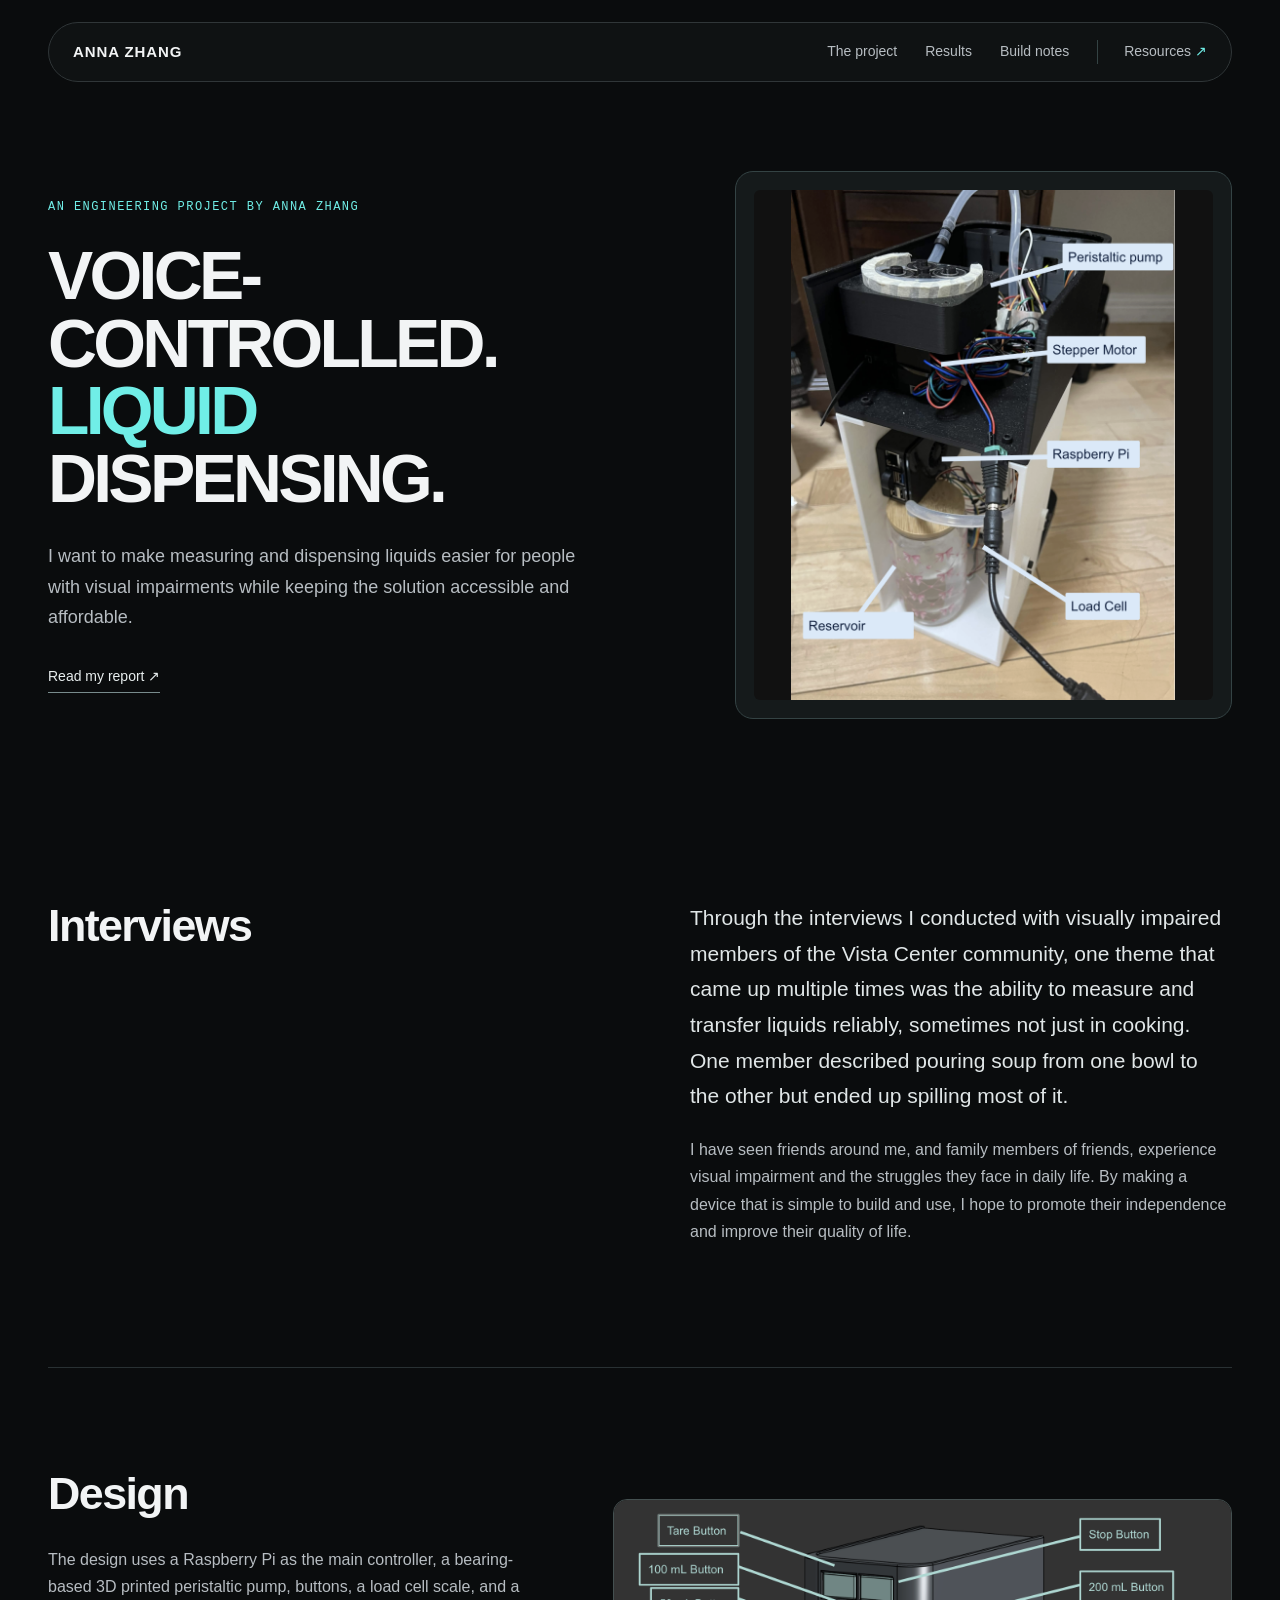
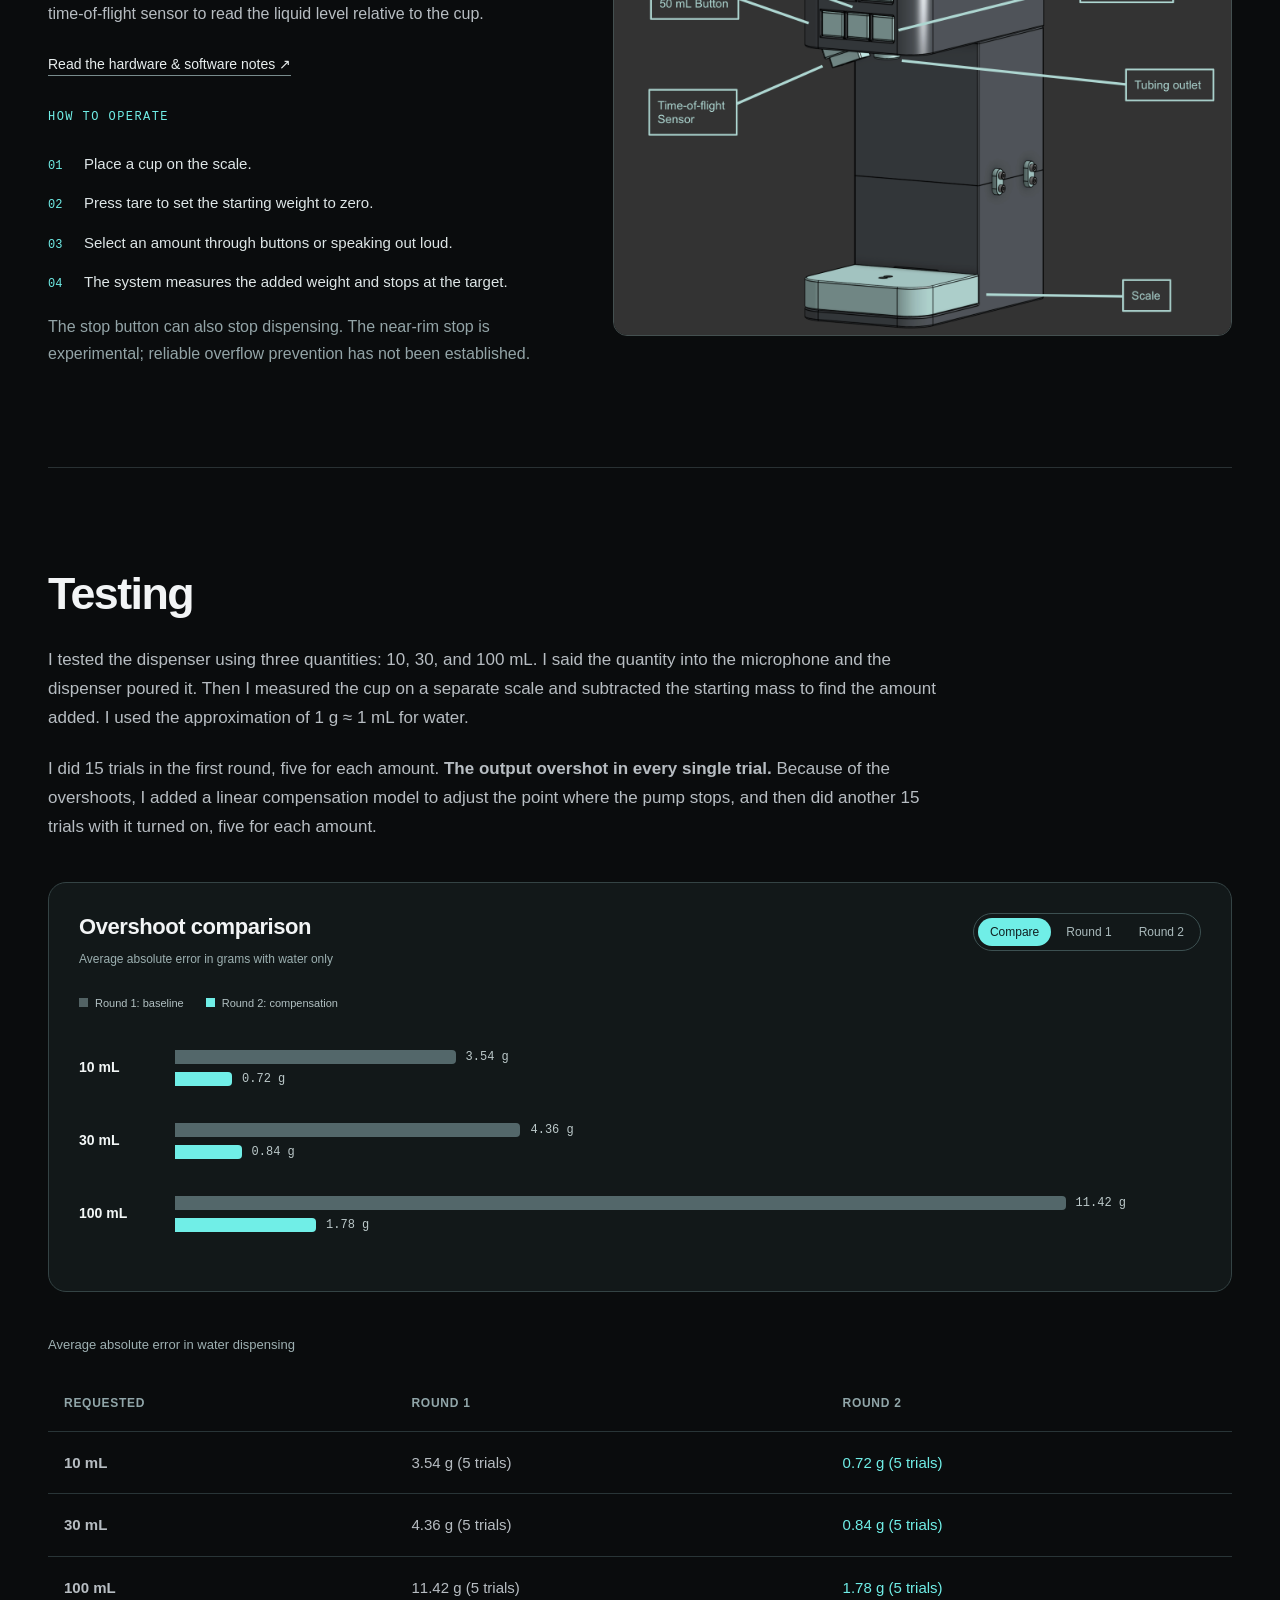
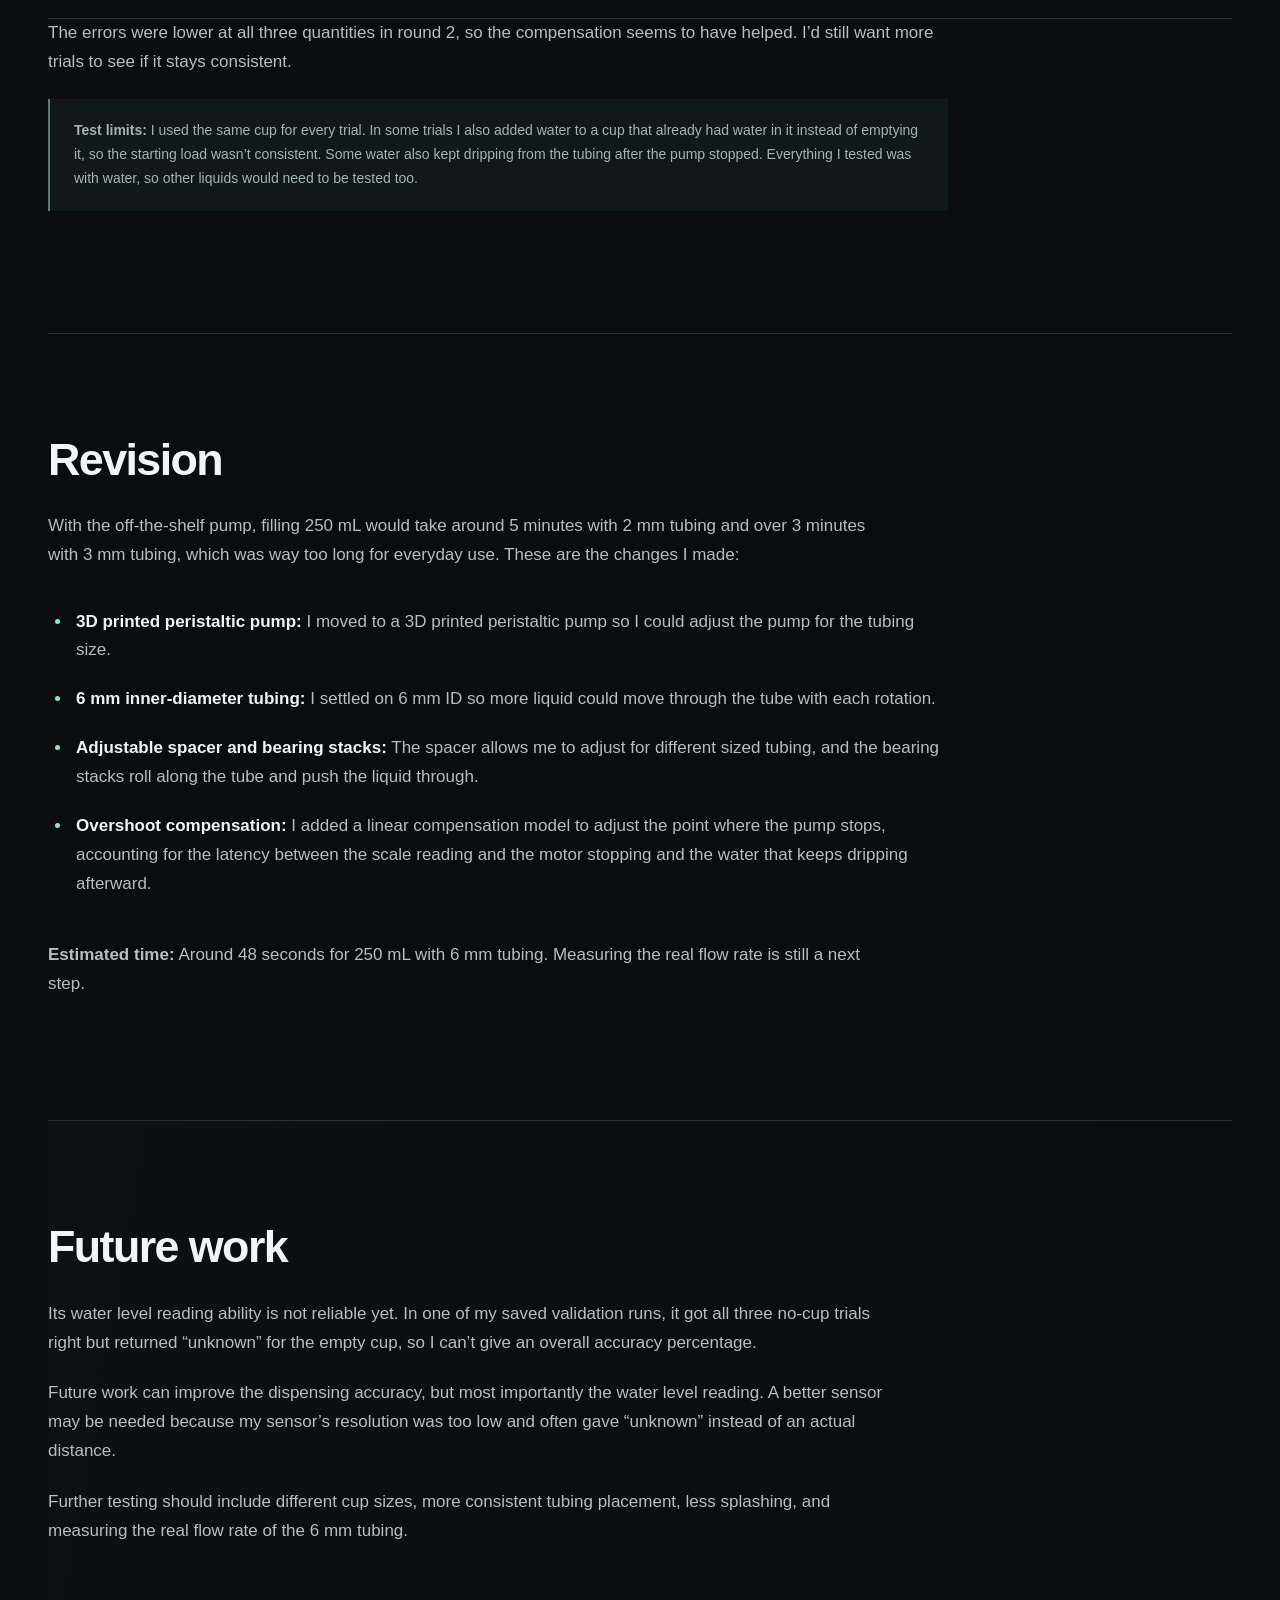
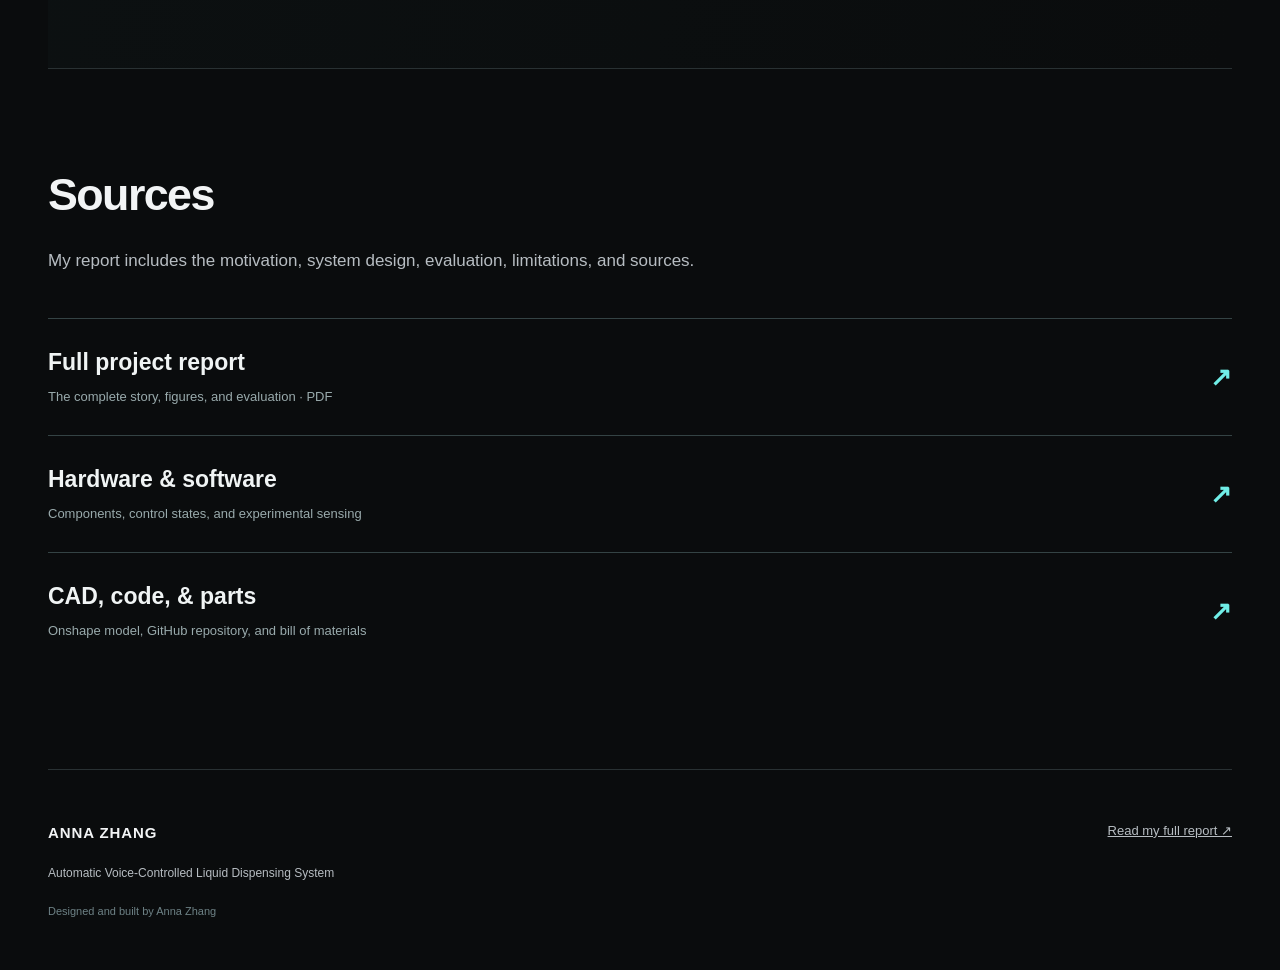
==== commit 5817faab: "Remove source link numbering" ====
--- a/index.html
+++ b/index.html
@@ -1,3 +1,3 @@
 <!DOCTYPE html><html lang="en"><head><meta charset="utf-8"><meta name="viewport" content="width=device-width,initial-scale=1"><meta name="description" content="A voice-controlled liquid dispenser by Anna Zhang. Explore the working prototype, real dispensing results, design iterations, and ongoing work."><meta name="theme-color" content="#0a0c0d"><title>Voice-Controlled Liquid Dispenser · Anna Zhang</title><link rel="icon" href="icon.svg" type="image/svg+xml"><link rel="stylesheet" href="base.css"><link rel="stylesheet" href="site.css"></head><body class="home"><a class="skip" href="#main">Skip to content</a><header class="site-header"><a class="wordmark" href="index.html" aria-label="Anna Zhang home">ANNA ZHANG</a><button class="menu-toggle" aria-label="Open navigation" aria-expanded="false" aria-controls="navigation">Menu <span>+</span></button><nav id="navigation" aria-label="Main navigation"><a href="index.html#project">The project</a><a href="index.html#results">Results</a><a href="technical.html">Build notes</a><a href="resources.html">Resources <span>↗</span></a></nav></header><main id="main"><section id="project" class="hero section-shell"><div class="hero-copy"><span class="eyebrow">An engineering project by Anna Zhang</span><h1>Voice-controlled.<br><span>Liquid</span><br>dispensing.</h1><p class="hero-intro">I want to make measuring and dispensing liquids easier for people with visual impairments while keeping the solution accessible and affordable.</p><div class="hero-actions"><a class="text-link" href="VIVA.pdf?v=cfb4a41fc556">Read my report ↗</a></div></div><figure class="hero-visual"><img src="pourpal-prototype.png" alt="My assembled liquid dispenser with labeled peristaltic pump, stepper motor, Raspberry Pi, load cell, and reservoir." width="788" height="1046" fetchpriority="high"></figure></section><section id="why" class="why section-shell"><div class="section-label"><h2>Interviews</h2></div><div class="section-copy"><p>Through the interviews I conducted with visually impaired members of the Vista Center community, one theme that came up multiple times was the ability to measure and transfer liquids reliably, sometimes not just in cooking. One member described pouring soup from one bowl to the other but ended up spilling most of it.</p><p>I have seen friends around me, and family members of friends, experience visual impairment and the struggles they face in daily life. By making a device that is simple to build and use, I hope to promote their independence and improve their quality of life.</p></div></section><section id="build" class="build section-shell"><div class="section-label"><h2>Design</h2><p>The design uses a Raspberry Pi as the main controller, a bearing-based 3D printed peristaltic pump, buttons, a load cell scale, and a time-of-flight sensor to read the liquid level relative to the cup.</p><a class="text-link" href="technical.html">Read the hardware &amp; software notes ↗</a><div class="operation"><span class="eyebrow">How to operate</span><ol><li><span>01</span>Place a cup on the scale.</li><li><span>02</span>Press tare to set the starting weight to zero.</li><li><span>03</span>Select an amount through buttons or speaking out loud.</li><li><span>04</span>The system measures the added weight and stops at the target.</li></ol><p class="fineprint">The stop button can also stop dispensing. The near-rim stop is experimental; reliable overflow prevention has not been established.</p></div></div><figure class="cad-figure"><a href="pourpal-cad.png" target="_blank" rel="noopener"><img src="pourpal-cad.png" alt="My labeled CAD diagram: quantity buttons, tare and stop, time-of-flight sensor, tubing outlet, and scale." width="1530" height="1080" loading="lazy"></a></figure></section><section id="results" class="results section-shell"><h2>Testing</h2><p>I tested the dispenser using three quantities: 10, 30, and 100 mL. I said the quantity into the microphone and the dispenser poured it. Then I measured the cup on a separate scale and subtracted the starting mass to find the amount added. I used the approximation of 1 g ≈ 1 mL for water.</p><p>I did 15 trials in the first round, five for each amount. <strong>The output overshot in every single trial.</strong> Because of the overshoots, I added a linear compensation model to adjust the point where the pump stops, and then did another 15 trials with it turned on, five for each amount.</p>
 <div class="chart-panel"><div class="chart-toolbar"><div><h3>Overshoot comparison</h3><p>Average absolute error in grams with water only</p></div><div class="chart-controls" role="group" aria-label="Compare dispensing rounds"><button type="button" data-round="both" aria-pressed="true">Compare</button><button type="button" data-round="before" aria-pressed="false">Round 1</button><button type="button" data-round="after" aria-pressed="false">Round 2</button></div></div><div class="chart-legend"><span class="before-key">Round 1: baseline</span><span class="after-key">Round 2: compensation</span></div><div class="bar-chart" aria-label="Average absolute errors: 10 mL 3.54 to 0.72 grams; 30 mL 4.36 to 0.84 grams; 100 mL 11.42 to 1.78 grams."><div class="bar-group"><strong>10 mL</strong><div class="bars"><div class="bar-row before"><div class="bar" style="--bar:29.50%"></div><span>3.54 g</span></div><div class="bar-row after"><div class="bar" style="--bar:6.00%"></div><span>0.72 g</span></div></div></div><div class="bar-group"><strong>30 mL</strong><div class="bars"><div class="bar-row before"><div class="bar" style="--bar:36.33%"></div><span>4.36 g</span></div><div class="bar-row after"><div class="bar" style="--bar:7.00%"></div><span>0.84 g</span></div></div></div><div class="bar-group"><strong>100 mL</strong><div class="bars"><div class="bar-row before"><div class="bar" style="--bar:95.17%"></div><span>11.42 g</span></div><div class="bar-row after"><div class="bar" style="--bar:14.83%"></div><span>1.78 g</span></div></div></div></div></div><div class="table-scroll"><table><caption>Average absolute error in water dispensing</caption><thead><tr><th scope="col">Requested</th><th scope="col">Round 1</th><th scope="col">Round 2</th></tr></thead><tbody><tr><th scope="row">10 mL</th><td>3.54 g (5 trials)</td><td>0.72 g (5 trials)</td></tr><tr><th scope="row">30 mL</th><td>4.36 g (5 trials)</td><td>0.84 g (5 trials)</td></tr><tr><th scope="row">100 mL</th><td>11.42 g (5 trials)</td><td>1.78 g (5 trials)</td></tr></tbody></table></div>
-<p>The errors were lower at all three quantities in round 2, so the compensation seems to have helped. I’d still want more trials to see if it stays consistent.</p><p><strong>Test limits:</strong> I used the same cup for every trial. In some trials I also added water to a cup that already had water in it instead of emptying it, so the starting load wasn’t consistent. Some water also kept dripping from the tubing after the pump stopped. Everything I tested was with water, so other liquids would need to be tested too.</p></section><section id="iterations" class="iterations section-shell"><h2>Revision</h2><p>With the off-the-shelf pump, filling 250 mL would take around 5 minutes with 2 mm tubing and over 3 minutes with 3 mm tubing, which was way too long for everyday use. These are the changes I made:</p><ul class="prototype-changes"><li><strong>3D printed peristaltic pump:</strong> I moved to a 3D printed peristaltic pump so I could adjust the pump for the tubing size.</li><li><strong>6 mm inner-diameter tubing:</strong> I settled on 6 mm ID so more liquid could move through the tube with each rotation.</li><li><strong>Adjustable spacer and bearing stacks:</strong> The spacer allows me to adjust for different sized tubing, and the bearing stacks roll along the tube and push the liquid through.</li><li><strong>Overshoot compensation:</strong> I added a linear compensation model to adjust the point where the pump stops, accounting for the latency between the scale reading and the motor stopping and the water that keeps dripping afterward.</li></ul><p><strong>Estimated time:</strong> Around 48 seconds for 250 mL with 6 mm tubing. Measuring the real flow rate is still a next step.</p></section><section id="next" class="next-work section-shell"><h2>Future work</h2><p>Its water level reading ability is not reliable yet. In one of my saved validation runs, it got all three no-cup trials right but returned “unknown” for the empty cup, so I can’t give an overall accuracy percentage.</p><p>Future work can improve the dispensing accuracy, but most importantly the water level reading. A better sensor may be needed because my sensor’s resolution was too low and often gave “unknown” instead of an actual distance.</p><p>Further testing should include different cup sizes, more consistent tubing placement, less splashing, and measuring the real flow rate of the 6 mm tubing.</p></section><section class="resource-section section-shell" id="resources"><h2>Sources</h2><p>My report includes the motivation, system design, evaluation, limitations, and sources.</p><div class="resource-links"><a href="VIVA.pdf?v=cfb4a41fc556"><span>01</span><div><strong>Full project report</strong><small>The complete story, figures, and evaluation · PDF</small></div><b>↗</b></a><a href="technical.html"><span>02</span><div><strong>Hardware &amp; software</strong><small>Components, control states, and experimental sensing</small></div><b>↗</b></a><a href="resources.html"><span>03</span><div><strong>CAD, code, &amp; parts</strong><small>Onshape model, GitHub repository, and bill of materials</small></div><b>↗</b></a></div></section></main><footer class="site-footer"><a class="wordmark" href="index.html">ANNA ZHANG</a><p>Automatic Voice-Controlled Liquid Dispensing System</p><a href="VIVA.pdf?v=cfb4a41fc556">Read my full report ↗</a><small>Designed and built by Anna Zhang</small></footer><script src="app.js" defer></script></body></html>+<p>The errors were lower at all three quantities in round 2, so the compensation seems to have helped. I’d still want more trials to see if it stays consistent.</p><p><strong>Test limits:</strong> I used the same cup for every trial. In some trials I also added water to a cup that already had water in it instead of emptying it, so the starting load wasn’t consistent. Some water also kept dripping from the tubing after the pump stopped. Everything I tested was with water, so other liquids would need to be tested too.</p></section><section id="iterations" class="iterations section-shell"><h2>Revision</h2><p>With the off-the-shelf pump, filling 250 mL would take around 5 minutes with 2 mm tubing and over 3 minutes with 3 mm tubing, which was way too long for everyday use. These are the changes I made:</p><ul class="prototype-changes"><li><strong>3D printed peristaltic pump:</strong> I moved to a 3D printed peristaltic pump so I could adjust the pump for the tubing size.</li><li><strong>6 mm inner-diameter tubing:</strong> I settled on 6 mm ID so more liquid could move through the tube with each rotation.</li><li><strong>Adjustable spacer and bearing stacks:</strong> The spacer allows me to adjust for different sized tubing, and the bearing stacks roll along the tube and push the liquid through.</li><li><strong>Overshoot compensation:</strong> I added a linear compensation model to adjust the point where the pump stops, accounting for the latency between the scale reading and the motor stopping and the water that keeps dripping afterward.</li></ul><p><strong>Estimated time:</strong> Around 48 seconds for 250 mL with 6 mm tubing. Measuring the real flow rate is still a next step.</p></section><section id="next" class="next-work section-shell"><h2>Future work</h2><p>Its water level reading ability is not reliable yet. In one of my saved validation runs, it got all three no-cup trials right but returned “unknown” for the empty cup, so I can’t give an overall accuracy percentage.</p><p>Future work can improve the dispensing accuracy, but most importantly the water level reading. A better sensor may be needed because my sensor’s resolution was too low and often gave “unknown” instead of an actual distance.</p><p>Further testing should include different cup sizes, more consistent tubing placement, less splashing, and measuring the real flow rate of the 6 mm tubing.</p></section><section class="resource-section section-shell" id="resources"><h2>Sources</h2><p>My report includes the motivation, system design, evaluation, limitations, and sources.</p><div class="resource-links"><a href="VIVA.pdf?v=cfb4a41fc556"><div><strong>Full project report</strong><small>The complete story, figures, and evaluation · PDF</small></div><b>↗</b></a><a href="technical.html"><div><strong>Hardware &amp; software</strong><small>Components, control states, and experimental sensing</small></div><b>↗</b></a><a href="resources.html"><div><strong>CAD, code, &amp; parts</strong><small>Onshape model, GitHub repository, and bill of materials</small></div><b>↗</b></a></div></section></main><footer class="site-footer"><a class="wordmark" href="index.html">ANNA ZHANG</a><p>Automatic Voice-Controlled Liquid Dispensing System</p><a href="VIVA.pdf?v=cfb4a41fc556">Read my full report ↗</a><small>Designed and built by Anna Zhang</small></footer><script src="app.js" defer></script></body></html>
